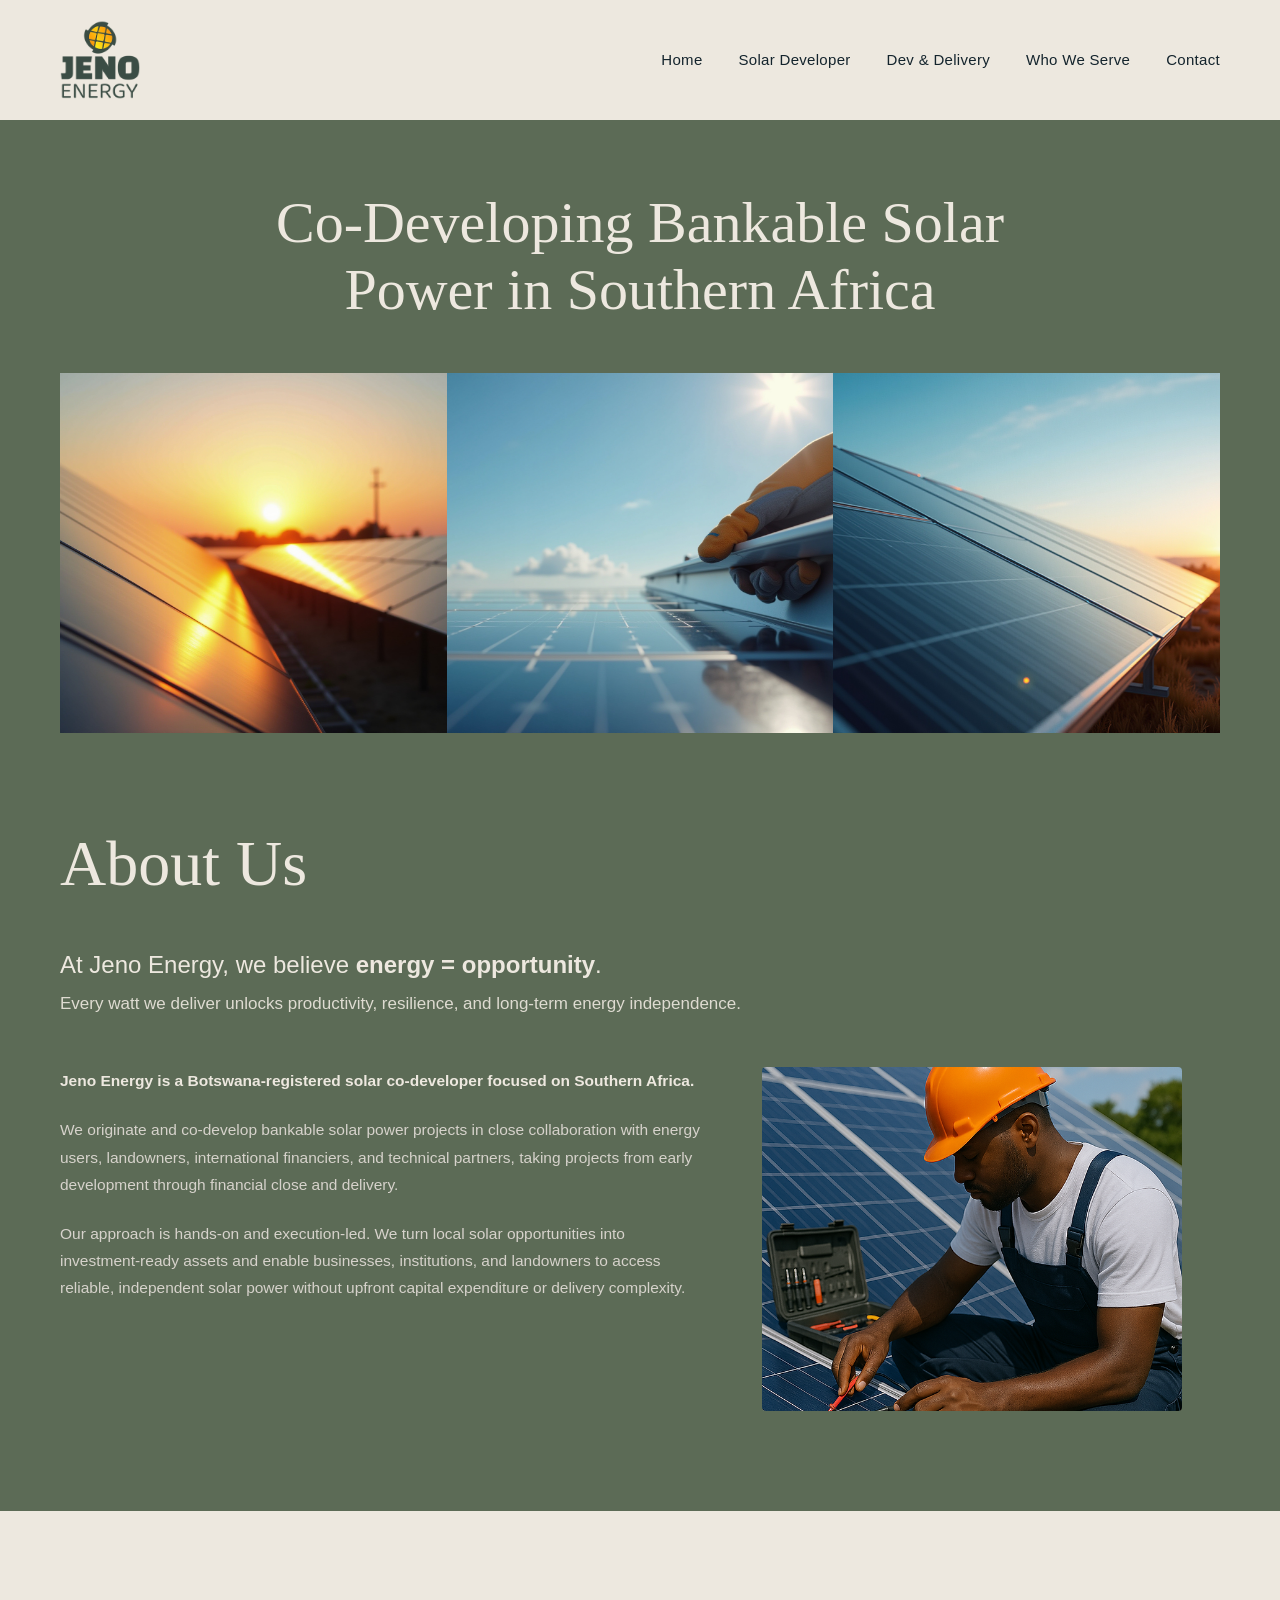
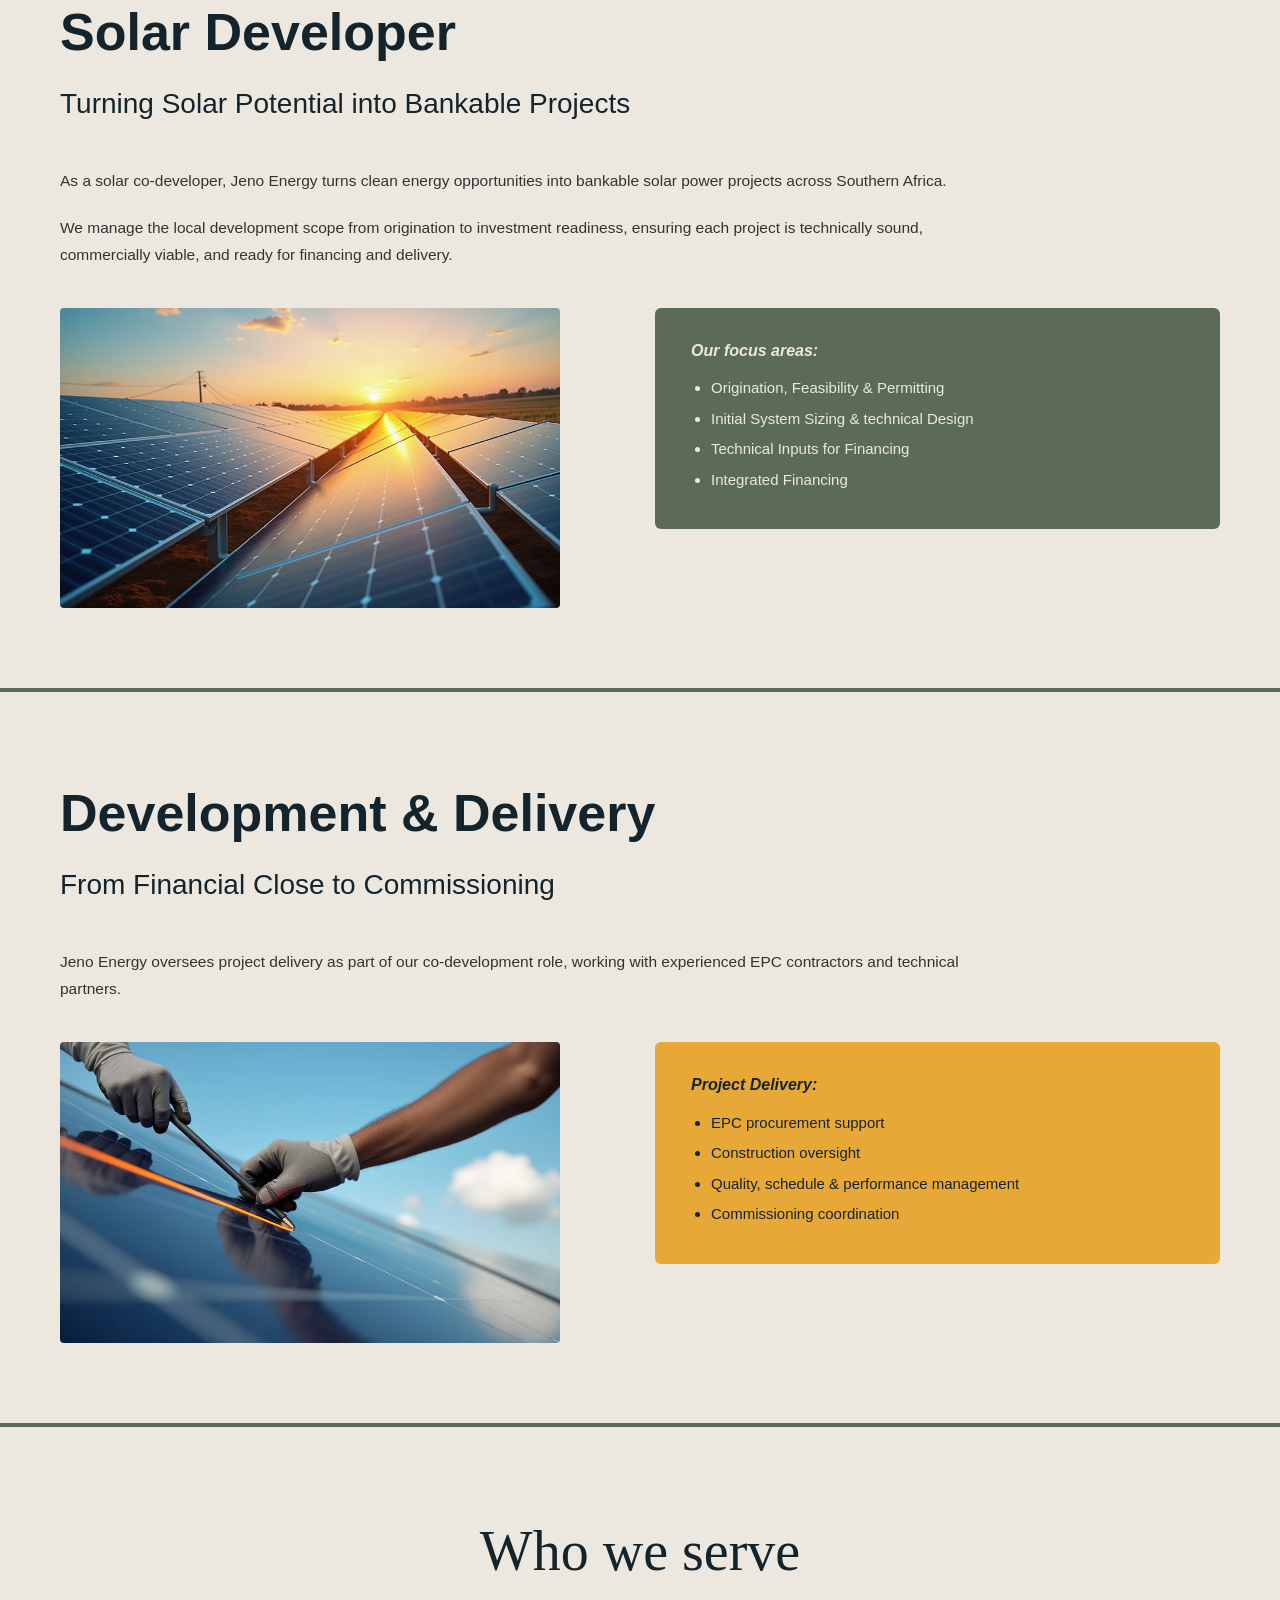
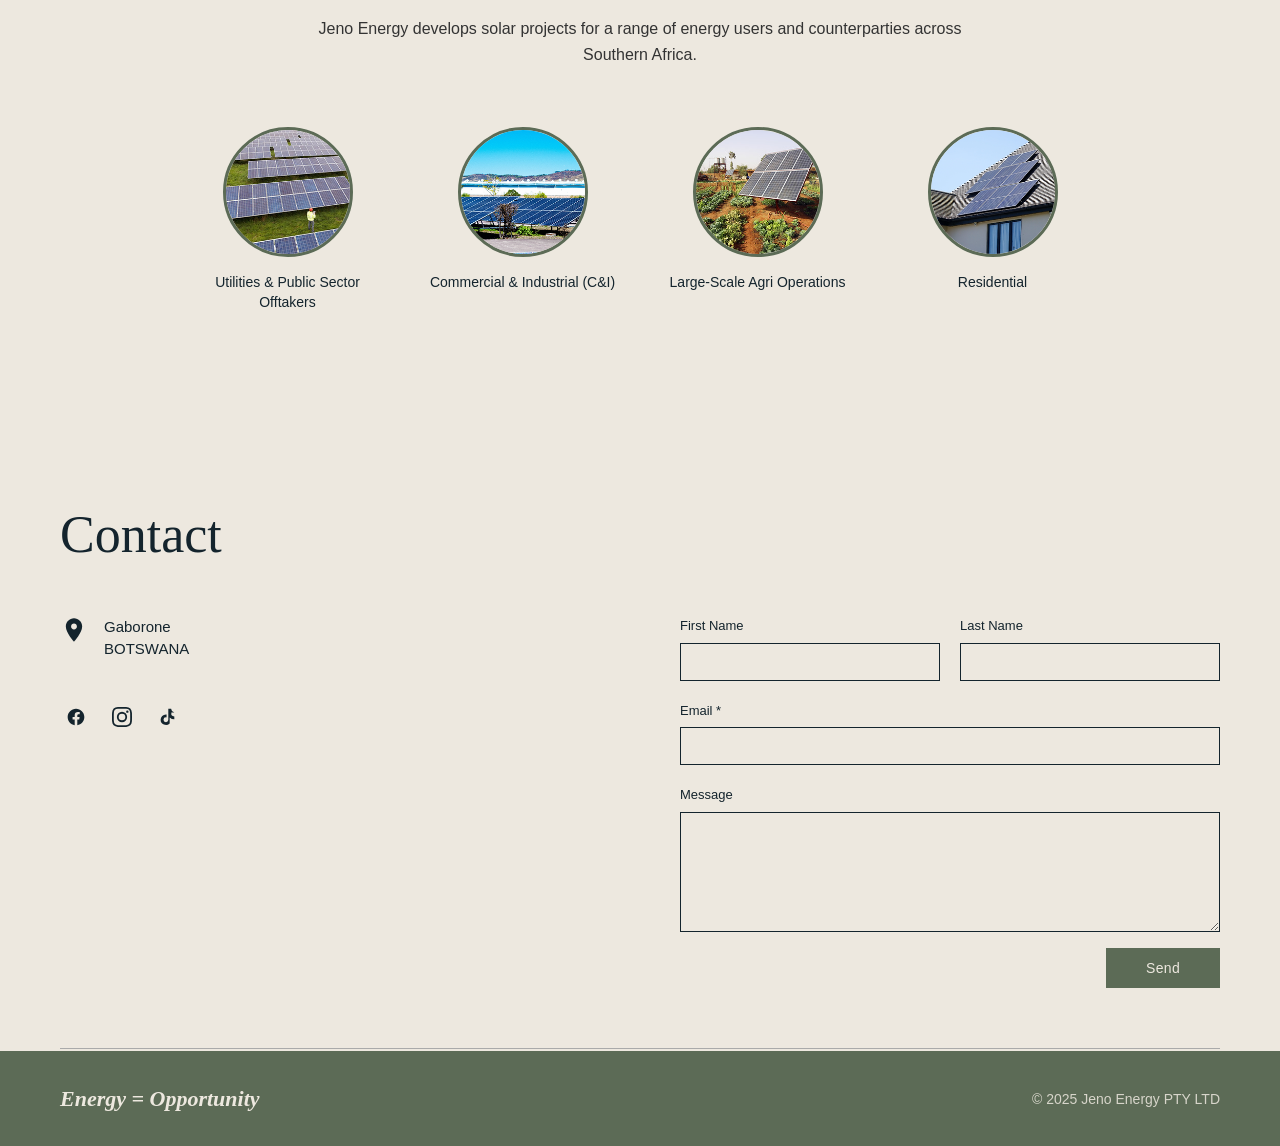
==== index.html @ 663d1406 "Initial commit: Jeno Energy static site Pure HTML/CSS reproduction of jeno.energy for GitHub Pages h" ====
<!DOCTYPE html>
<html lang="en">
<head>
  <meta charset="UTF-8">
  <meta name="viewport" content="width=device-width, initial-scale=1.0">
  <title>Jeno Energy | solar energy Botswana</title>
  <meta name="description" content="Jeno Energy — Co-Developing Bankable Solar Power in Southern Africa. Botswana-registered solar co-developer.">
  <link rel="icon" type="image/png" href="images/logo.png">
  <style>
    /* ── Reset & Base ─────────────────────────────── */
    *, *::before, *::after { margin: 0; padding: 0; box-sizing: border-box; }
    html { scroll-behavior: smooth; }
    body {
      font-family: 'Avenir', 'Helvetica Neue', Helvetica, Arial, sans-serif;
      color: #14242D;
      background: #EDE8DF;
      line-height: 1.6;
    }
    a { text-decoration: none; color: inherit; }
    ul { list-style: none; }
    img { max-width: 100%; display: block; }

    /* ── Header / Nav ─────────────────────────────── */
    header {
      display: flex;
      align-items: center;
      justify-content: space-between;
      padding: 20px 60px;
      background: #EDE8DF;
      position: sticky;
      top: 0;
      z-index: 100;
    }
    .logo img { width: 80px; height: 80px; }
    nav { display: flex; gap: 36px; }
    nav a {
      font-size: 15px;
      font-weight: 500;
      color: #14242D;
      letter-spacing: 0.3px;
      transition: opacity 0.2s;
    }
    nav a:hover { opacity: 0.65; }

    /* ── Hero ──────────────────────────────────────── */
    .hero {
      background: #5C6B56;
      text-align: center;
      padding: 70px 60px 0;
    }
    .hero h1 {
      font-family: 'Georgia', 'Times New Roman', serif;
      font-size: 58px;
      font-weight: 400;
      color: #EDE8DF;
      line-height: 1.15;
      max-width: 820px;
      margin: 0 auto 50px;
    }
    .hero-images {
      display: grid;
      grid-template-columns: 1fr 1fr 1fr;
      gap: 0;
      width: 100%;
    }
    .hero-images img {
      width: 100%;
      height: 360px;
      object-fit: cover;
    }

    /* ── About Us ──────────────────────────────────── */
    .about {
      background: #5C6B56;
      color: #EDE8DF;
      padding: 80px 60px 100px;
    }
    .about h2 {
      font-family: 'Georgia', 'Times New Roman', serif;
      font-size: 64px;
      font-weight: 400;
      margin-bottom: 30px;
    }
    .about .tagline {
      font-size: 24px;
      margin-bottom: 6px;
    }
    .about .tagline strong { font-weight: 700; }
    .about .subtitle {
      font-size: 17px;
      margin-bottom: 50px;
      opacity: 0.9;
    }
    .about-content {
      display: grid;
      grid-template-columns: 1.4fr 1fr;
      gap: 60px;
      align-items: start;
    }
    .about-text p {
      font-size: 15.5px;
      line-height: 1.75;
      margin-bottom: 22px;
      color: #d6d2cb;
    }
    .about-text p:first-child {
      font-weight: 600;
      color: #EDE8DF;
    }
    .about-image img {
      width: 100%;
      max-width: 420px;
      border-radius: 4px;
    }

    /* ── Section shared styles ────────────────────── */
    .section-light {
      background: #EDE8DF;
      padding: 80px 60px 80px;
    }
    .section-light h2 {
      font-family: 'Avenir', 'Helvetica Neue', Helvetica, Arial, sans-serif;
      font-size: 52px;
      font-weight: 800;
      color: #14242D;
      margin-bottom: 8px;
    }
    .section-subtitle {
      font-size: 28px;
      font-weight: 400;
      color: #14242D;
      margin-bottom: 40px;
    }
    .desc {
      font-size: 15.5px;
      line-height: 1.75;
      color: #333;
      max-width: 900px;
      margin-bottom: 20px;
    }
    .two-col-grid {
      display: grid;
      grid-template-columns: 1fr 1fr;
      gap: 30px;
      margin-top: 40px;
      align-items: start;
    }
    .two-col-grid img {
      width: 100%;
      max-width: 500px;
      border-radius: 4px;
    }

    /* ── Focus / Delivery boxes ───────────────────── */
    .info-box {
      padding: 30px 36px;
      border-radius: 6px;
    }
    .info-box--green { background: #5C6B56; color: #EDE8DF; }
    .info-box--amber { background: #E8A838; color: #14242D; }
    .info-box .label {
      font-style: italic;
      font-weight: 600;
      font-size: 16px;
      margin-bottom: 14px;
    }
    .info-box ul { padding-left: 20px; }
    .info-box li {
      list-style: disc;
      font-size: 15px;
      margin-bottom: 8px;
      line-height: 1.5;
    }

    /* ── Divider ──────────────────────────────────── */
    .divider {
      height: 4px;
      background: #5C6B56;
      width: 100%;
    }

    /* ── Who We Serve ─────────────────────────────── */
    .who-we-serve {
      background: #EDE8DF;
      padding: 80px 60px 100px;
      text-align: center;
    }
    .who-we-serve h2 {
      font-family: 'Georgia', 'Times New Roman', serif;
      font-size: 56px;
      font-weight: 400;
      color: #14242D;
      margin-bottom: 20px;
    }
    .who-we-serve .intro {
      font-size: 16px;
      color: #333;
      margin-bottom: 60px;
      max-width: 700px;
      margin-left: auto;
      margin-right: auto;
    }
    .serve-grid {
      display: grid;
      grid-template-columns: repeat(4, 1fr);
      gap: 40px;
      max-width: 900px;
      margin: 0 auto;
    }
    .serve-item { text-align: center; }
    .serve-item img {
      width: 130px;
      height: 130px;
      border-radius: 50%;
      object-fit: cover;
      margin: 0 auto 16px;
      border: 3px solid #5C6B56;
    }
    .serve-item p {
      font-size: 14px;
      font-weight: 500;
      color: #14242D;
      line-height: 1.4;
    }

    /* ── Contact ───────────────────────────────────── */
    .contact {
      background: #EDE8DF;
      padding: 80px 60px 60px;
    }
    .contact h2 {
      font-family: 'Georgia', 'Times New Roman', serif;
      font-size: 52px;
      font-weight: 400;
      color: #14242D;
      margin-bottom: 40px;
    }
    .contact-grid {
      display: grid;
      grid-template-columns: 1fr 1fr;
      gap: 80px;
      align-items: start;
    }
    .contact-info .location {
      display: flex;
      align-items: flex-start;
      gap: 16px;
      margin-bottom: 40px;
    }
    .location-icon svg {
      width: 28px;
      height: 28px;
      fill: #14242D;
      flex-shrink: 0;
    }
    .location-text p {
      font-size: 15px;
      line-height: 1.5;
    }
    .social-links {
      display: flex;
      gap: 14px;
      margin-top: 20px;
    }
    .social-links a {
      display: flex;
      align-items: center;
      justify-content: center;
      width: 32px;
      height: 32px;
      border-radius: 50%;
      transition: opacity 0.2s;
    }
    .social-links a:hover { opacity: 0.65; }
    .social-links svg { width: 20px; height: 20px; }

    /* ── Form ──────────────────────────────────────── */
    .contact-form { width: 100%; }
    .form-row {
      display: grid;
      grid-template-columns: 1fr 1fr;
      gap: 20px;
      margin-bottom: 20px;
    }
    .form-group { display: flex; flex-direction: column; }
    .form-group.full { margin-bottom: 20px; }
    .form-group label {
      font-size: 13px;
      font-weight: 500;
      margin-bottom: 6px;
      color: #14242D;
    }
    .form-group input,
    .form-group textarea {
      border: 1px solid #14242D;
      background: transparent;
      padding: 10px 14px;
      font-size: 14px;
      font-family: inherit;
      color: #14242D;
      outline: none;
      transition: border-color 0.2s;
    }
    .form-group input:focus,
    .form-group textarea:focus {
      border-color: #5C6B56;
    }
    .form-group textarea {
      height: 120px;
      resize: vertical;
    }
    .form-submit {
      display: flex;
      justify-content: flex-end;
      margin-top: 16px;
    }
    .form-submit button {
      background: #5C6B56;
      color: #EDE8DF;
      border: none;
      padding: 12px 40px;
      font-size: 14px;
      font-family: inherit;
      font-weight: 500;
      cursor: pointer;
      letter-spacing: 0.3px;
      transition: background 0.2s;
    }
    .form-submit button:hover { background: #4a5945; }

    /* ── Footer ────────────────────────────────────── */
    footer {
      background: #5C6B56;
      color: #EDE8DF;
      padding: 30px 60px;
      display: flex;
      justify-content: space-between;
      align-items: center;
      border-top: 2px solid #EDE8DF;
    }
    footer .tagline-footer {
      font-family: 'Georgia', 'Times New Roman', serif;
      font-size: 22px;
      font-weight: 700;
      font-style: italic;
    }
    footer .copyright {
      font-size: 14px;
      opacity: 0.85;
    }

    /* ── Responsive ────────────────────────────────── */
    @media (max-width: 900px) {
      header { padding: 16px 24px; }
      nav { gap: 20px; }
      nav a { font-size: 13px; }
      .hero { padding: 50px 24px 0; }
      .hero h1 { font-size: 36px; }
      .hero-images { grid-template-columns: 1fr; }
      .hero-images img { height: 240px; }
      .about { padding: 60px 24px 80px; }
      .about h2 { font-size: 42px; }
      .about-content { grid-template-columns: 1fr; }
      .section-light { padding: 60px 24px; }
      .section-light h2 { font-size: 36px; }
      .two-col-grid { grid-template-columns: 1fr; }
      .who-we-serve { padding: 60px 24px; }
      .who-we-serve h2 { font-size: 36px; }
      .serve-grid { grid-template-columns: 1fr 1fr; gap: 30px; }
      .contact { padding: 60px 24px; }
      .contact-grid { grid-template-columns: 1fr; gap: 40px; }
      footer { padding: 24px; flex-direction: column; gap: 12px; text-align: center; }
    }
    @media (max-width: 600px) {
      header { flex-direction: column; gap: 16px; }
      .hero h1 { font-size: 28px; }
      .about h2 { font-size: 32px; }
      .section-light h2 { font-size: 28px; }
      .section-subtitle { font-size: 20px; }
      .who-we-serve h2 { font-size: 32px; }
      .serve-grid { grid-template-columns: 1fr 1fr; gap: 24px; }
      .serve-item img { width: 100px; height: 100px; }
      .form-row { grid-template-columns: 1fr; }
    }
  </style>
</head>
<body>

  <!-- ── Header ────────────────────────────────── -->
  <header>
    <a href="#home" class="logo">
      <img src="images/logo.png" alt="Jeno Energy Logo">
    </a>
    <nav>
      <a href="#home">Home</a>
      <a href="#solar-developer">Solar Developer</a>
      <a href="#delivery">Dev &amp; Delivery</a>
      <a href="#who-we-serve">Who We Serve</a>
      <a href="#contact">Contact</a>
    </nav>
  </header>

  <!-- ── Hero ──────────────────────────────────── -->
  <section class="hero" id="home">
    <h1>Co-Developing Bankable Solar Power in Southern Africa</h1>
    <div class="hero-images">
      <img src="images/hero-1.jpg" alt="Solar panels at sunset">
      <img src="images/hero-2.jpg" alt="Solar panel installation">
      <img src="images/hero-3.jpg" alt="Solar panels in field">
    </div>
  </section>

  <!-- ── About Us ──────────────────────────────── -->
  <section class="about" id="about">
    <h2>About Us</h2>
    <p class="tagline">At Jeno Energy, we believe <strong>energy = opportunity</strong>.</p>
    <p class="subtitle">Every watt we deliver unlocks productivity, resilience, and long-term energy independence.</p>

    <div class="about-content">
      <div class="about-text">
        <p>Jeno Energy is a Botswana-registered solar co-developer focused on Southern Africa.</p>
        <p>We originate and co-develop bankable solar power projects in close collaboration with energy users, landowners, international financiers, and technical partners, taking projects from early development through financial close and delivery.</p>
        <p>Our approach is hands-on and execution-led. We turn local solar opportunities into investment-ready assets and enable businesses, institutions, and landowners to access reliable, independent solar power without upfront capital expenditure or delivery complexity.</p>
      </div>
      <div class="about-image">
        <img src="images/engineer.png" alt="Jeno Energy Botswana Engineer">
      </div>
    </div>
  </section>

  <!-- ── Solar Developer ───────────────────────── -->
  <section class="section-light" id="solar-developer">
    <h2>Solar Developer</h2>
    <p class="section-subtitle">Turning Solar Potential into Bankable Projects</p>

    <p class="desc">As a solar co-developer, Jeno Energy turns clean energy opportunities into bankable solar power projects across Southern Africa.</p>
    <p class="desc">We manage the local development scope from origination to investment readiness, ensuring each project is technically sound, commercially viable, and ready for financing and delivery.</p>

    <div class="two-col-grid">
      <img src="images/solar-developer.jpg" alt="Solar panels at sunset">
      <div class="info-box info-box--green">
        <p class="label"><em>Our focus areas:</em></p>
        <ul>
          <li>Origination, Feasibility &amp; Permitting</li>
          <li>Initial System Sizing &amp; technical Design</li>
          <li>Technical Inputs for Financing</li>
          <li>Integrated Financing</li>
        </ul>
      </div>
    </div>
  </section>

  <!-- ── Divider ───────────────────────────────── -->
  <div class="divider"></div>

  <!-- ── Development & Delivery ────────────────── -->
  <section class="section-light" id="delivery">
    <h2>Development &amp; Delivery</h2>
    <p class="section-subtitle">From Financial Close to Commissioning</p>

    <p class="desc">Jeno Energy oversees project delivery as part of our co-development role, working with experienced EPC contractors and technical partners.</p>

    <div class="two-col-grid">
      <img src="images/delivery.jpg" alt="Solar panel maintenance work">
      <div class="info-box info-box--amber">
        <p class="label"><em>Project Delivery:</em></p>
        <ul>
          <li>EPC procurement support</li>
          <li>Construction oversight</li>
          <li>Quality, schedule &amp; performance management</li>
          <li>Commissioning coordination</li>
        </ul>
      </div>
    </div>
  </section>

  <!-- ── Divider ───────────────────────────────── -->
  <div class="divider"></div>

  <!-- ── Who We Serve ──────────────────────────── -->
  <section class="who-we-serve" id="who-we-serve">
    <h2>Who we serve</h2>
    <p class="intro">Jeno Energy develops solar projects for a range of energy users and counterparties across Southern Africa.</p>

    <div class="serve-grid">
      <div class="serve-item">
        <img src="images/serve-utilities.jpg" alt="Utilities and Public Sector Offtakers">
        <p>Utilities &amp; Public Sector Offtakers</p>
      </div>
      <div class="serve-item">
        <img src="images/serve-ci.png" alt="Commercial and Industrial">
        <p>Commercial &amp; Industrial (C&amp;I)</p>
      </div>
      <div class="serve-item">
        <img src="images/serve-agri.jpg" alt="Large-Scale Agri Operations">
        <p>Large-Scale Agri Operations</p>
      </div>
      <div class="serve-item">
        <img src="images/serve-residential.png" alt="Residential">
        <p>Residential</p>
      </div>
    </div>
  </section>

  <!-- ── Contact ───────────────────────────────── -->
  <section class="contact" id="contact">
    <h2>Contact</h2>

    <div class="contact-grid">
      <div class="contact-info">
        <div class="location">
          <div class="location-icon">
            <svg viewBox="0 0 24 24" xmlns="http://www.w3.org/2000/svg">
              <path d="M12 2C8.13 2 5 5.13 5 9c0 5.25 7 13 7 13s7-7.75 7-13c0-3.87-3.13-7-7-7zm0 9.5c-1.38 0-2.5-1.12-2.5-2.5s1.12-2.5 2.5-2.5 2.5 1.12 2.5 2.5-1.12 2.5-2.5 2.5z"/>
            </svg>
          </div>
          <div class="location-text">
            <p>Gaborone</p>
            <p>BOTSWANA</p>
          </div>
        </div>

        <div class="social-links">
          <a href="#" aria-label="Facebook">
            <svg viewBox="0 0 24 24" xmlns="http://www.w3.org/2000/svg"><path d="M22 12c0-5.523-4.477-10-10-10S2 6.477 2 12c0 4.991 3.657 9.128 8.438 9.878v-6.987h-2.54V12h2.54V9.797c0-2.506 1.492-3.89 3.777-3.89 1.094 0 2.238.195 2.238.195v2.46h-1.26c-1.243 0-1.63.771-1.63 1.562V12h2.773l-.443 2.89h-2.33v6.988C18.343 21.128 22 16.991 22 12z" fill="#14242D"/></svg>
          </a>
          <a href="#" aria-label="Instagram">
            <svg viewBox="0 0 24 24" xmlns="http://www.w3.org/2000/svg"><path d="M12 2.163c3.204 0 3.584.012 4.85.07 3.252.148 4.771 1.691 4.919 4.919.058 1.265.069 1.645.069 4.849 0 3.205-.012 3.584-.069 4.849-.149 3.225-1.664 4.771-4.919 4.919-1.266.058-1.644.07-4.85.07-3.204 0-3.584-.012-4.849-.07-3.26-.149-4.771-1.699-4.919-4.92-.058-1.265-.07-1.644-.07-4.849 0-3.204.013-3.583.07-4.849.149-3.227 1.664-4.771 4.919-4.919 1.266-.057 1.645-.069 4.849-.069zM12 0C8.741 0 8.333.014 7.053.072 2.695.272.273 2.69.073 7.052.014 8.333 0 8.741 0 12c0 3.259.014 3.668.072 4.948.2 4.358 2.618 6.78 6.98 6.98C8.333 23.986 8.741 24 12 24c3.259 0 3.668-.014 4.948-.072 4.354-.2 6.782-2.618 6.979-6.98.059-1.28.073-1.689.073-4.948 0-3.259-.014-3.667-.072-4.947-.196-4.354-2.617-6.78-6.979-6.98C15.668.014 15.259 0 12 0zm0 5.838a6.162 6.162 0 100 12.324 6.162 6.162 0 000-12.324zM12 16a4 4 0 110-8 4 4 0 010 8zm6.406-11.845a1.44 1.44 0 100 2.881 1.44 1.44 0 000-2.881z" fill="#14242D"/></svg>
          </a>
          <a href="#" aria-label="TikTok">
            <svg viewBox="0 0 24 24" xmlns="http://www.w3.org/2000/svg"><path d="M19.59 6.69a4.83 4.83 0 01-3.77-4.25V2h-3.45v13.67a2.89 2.89 0 01-2.88 2.5 2.89 2.89 0 01-2.89-2.89 2.89 2.89 0 012.89-2.89c.28 0 .54.04.79.1v-3.5a6.37 6.37 0 00-.79-.05A6.34 6.34 0 003.15 15.2a6.34 6.34 0 0010.86 4.48v-7.1a8.16 8.16 0 005.58 2.2V11.3a4.85 4.85 0 01-3.58-1.59V6.69h3.58z" fill="#14242D"/></svg>
          </a>
        </div>
      </div>

      <form class="contact-form" action="#" method="POST" onsubmit="event.preventDefault(); alert('Thank you for your message! We will be in touch.');">
        <div class="form-row">
          <div class="form-group">
            <label for="firstName">First Name</label>
            <input type="text" id="firstName" name="firstName">
          </div>
          <div class="form-group">
            <label for="lastName">Last Name</label>
            <input type="text" id="lastName" name="lastName">
          </div>
        </div>
        <div class="form-group full">
          <label for="email">Email *</label>
          <input type="email" id="email" name="email" required>
        </div>
        <div class="form-group full" style="margin-bottom: 0;">
          <label for="message">Message</label>
          <textarea id="message" name="message"></textarea>
        </div>
        <div class="form-submit">
          <button type="submit">Send</button>
        </div>
      </form>
    </div>
  </section>

  <!-- ── HR ────────────────────────────────────── -->
  <hr style="border: none; height: 1px; background: #aaa; margin: 0 60px;">

  <!-- ── Footer ────────────────────────────────── -->
  <footer>
    <span class="tagline-footer">Energy = Opportunity</span>
    <span class="copyright">&copy; 2025 Jeno Energy PTY LTD</span>
  </footer>

</body>
</html>
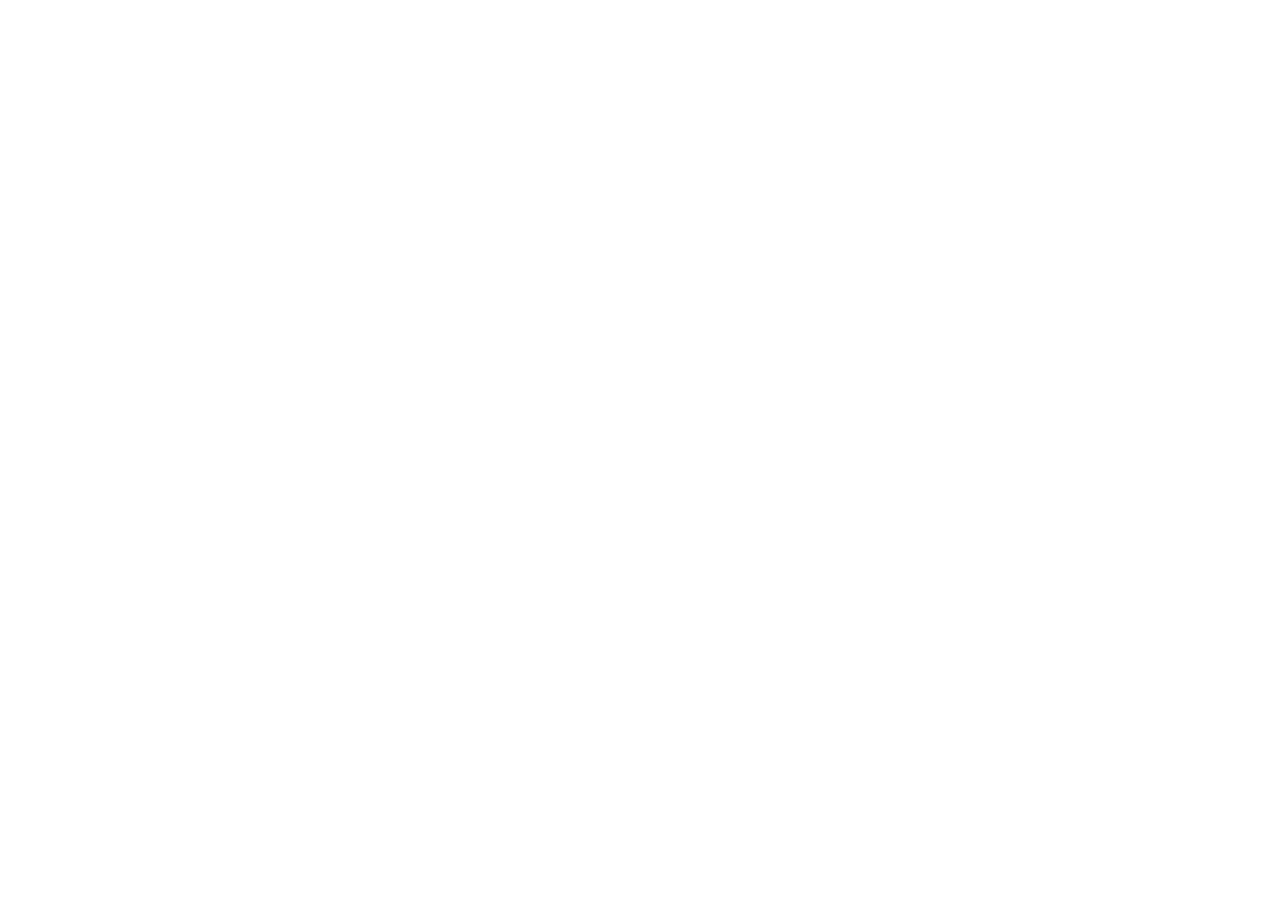
==== commit f8788cf1: "update" ====
--- a/index.html
+++ b/index.html
@@ -1,572 +1,57 @@
-<!DOCTYPE html>
+<!doctype html>
 <html lang="en">
 <head>
-  <meta charset="UTF-8">
-  <meta name="viewport" content="width=device-width, initial-scale=1.0">
-  <title>Jeno Energy | solar energy Botswana</title>
-  <meta name="description" content="Jeno Energy — Co-Developing Bankable Solar Power in Southern Africa. Botswana-registered solar co-developer.">
-  <link rel="icon" type="image/png" href="images/logo.png">
+  <meta charset="utf-8" />
+  <meta name="viewport" content="width=device-width, initial-scale=1" />
+  <title>Jeno Energy — The AI-Powered Solar Structuring Engine</title>
+  <meta name="description" content="Jeno elevates commercial and industrial solar sizing into a unified structuring process: size, simulate, validate, and structure bankable C&I solar." />
+
+  <link rel="preconnect" href="https://fonts.googleapis.com" />
+  <link rel="preconnect" href="https://fonts.gstatic.com" crossorigin />
+  <link href="https://fonts.googleapis.com/css2?family=Inter:wght@400;500;600;700&family=JetBrains+Mono:wght@400;500;600&display=swap" rel="stylesheet" />
+  <link rel="stylesheet" href="tokens.css" />
   <style>
-    /* ── Reset & Base ─────────────────────────────── */
-    *, *::before, *::after { margin: 0; padding: 0; box-sizing: border-box; }
-    html { scroll-behavior: smooth; }
-    body {
-      font-family: 'Avenir', 'Helvetica Neue', Helvetica, Arial, sans-serif;
-      color: #14242D;
-      background: #EDE8DF;
-      line-height: 1.6;
-    }
-    a { text-decoration: none; color: inherit; }
-    ul { list-style: none; }
-    img { max-width: 100%; display: block; }
+    html, body { margin: 0; padding: 0; background: #fff; font-family: "Inter", system-ui, sans-serif; }
+    #root { width: 100%; overflow-x: hidden; }
+  </style>
 
-    /* ── Header / Nav ─────────────────────────────── */
-    header {
-      display: flex;
-      align-items: center;
-      justify-content: space-between;
-      padding: 20px 60px;
-      background: #EDE8DF;
-      position: sticky;
-      top: 0;
-      z-index: 100;
-    }
-    .logo img { width: 80px; height: 80px; }
-    nav { display: flex; gap: 36px; }
-    nav a {
-      font-size: 15px;
-      font-weight: 500;
-      color: #14242D;
-      letter-spacing: 0.3px;
-      transition: opacity 0.2s;
-    }
-    nav a:hover { opacity: 0.65; }
+  <!-- Splash / no-JS fallback shown while the page mounts -->
+  <template id="__bundler_thumbnail" data-bg-color="#2C1B5C">
+    <svg viewBox="0 0 1200 800" xmlns="http://www.w3.org/2000/svg">
+      <rect width="1200" height="800" fill="#2C1B5C"/>
+      <path d="M600 250 a150 150 0 0 1 150 150" fill="none" stroke="#00C896" stroke-width="34" stroke-linecap="round"/>
+      <text x="600" y="560" font-family="Inter, sans-serif" font-size="150" font-weight="700" fill="#ffffff" text-anchor="middle">Jeno</text>
+    </svg>
+  </template>
 
-    /* ── Hero ──────────────────────────────────────── */
-    .hero {
-      background: #5C6B56;
-      text-align: center;
-      padding: 70px 60px 0;
-    }
-    .hero h1 {
-      font-family: 'Georgia', 'Times New Roman', serif;
-      font-size: 58px;
-      font-weight: 400;
-      color: #EDE8DF;
-      line-height: 1.15;
-      max-width: 820px;
-      margin: 0 auto 50px;
-    }
-    .hero-images {
-      display: grid;
-      grid-template-columns: 1fr 1fr 1fr;
-      gap: 0;
-      width: 100%;
-    }
-    .hero-images img {
-      width: 100%;
-      height: 360px;
-      object-fit: cover;
+  <script src="https://unpkg.com/react@18.3.1/umd/react.development.js" integrity="sha384-hD6/rw4ppMLGNu3tX5cjIb+uRZ7UkRJ6BPkLpg4hAu/6onKUg4lLsHAs9EBPT82L" crossorigin="anonymous"></script>
+  <script src="https://unpkg.com/react-dom@18.3.1/umd/react-dom.development.js" integrity="sha384-u6aeetuaXnQ38mYT8rp6sbXaQe3NL9t+IBXmnYxwkUI2Hw4bsp2Wvmx4yRQF1uAm" crossorigin="anonymous"></script>
+  <script src="https://unpkg.com/@babel/standalone@7.29.0/babel.min.js" integrity="sha384-m08KidiNqLdpJqLq95G/LEi8Qvjl/xUYll3QILypMoQ65QorJ9Lvtp2RXYGBFj1y" crossorigin="anonymous"></script>
+</head>
+<body>
+  <div id="root"></div>
+
+  <script type="text/babel" src="product-screens.jsx"></script>
+  <script type="text/babel" src="homepage.jsx"></script>
+
+  <script type="text/babel" data-presets="env,react">
+    const { Homepage } = window;
+
+    // Responsive: below 768px show the mobile design, otherwise the desktop design.
+    function Site() {
+      const mq = React.useMemo(() => window.matchMedia("(max-width: 767px)"), []);
+      const [mobile, setMobile] = React.useState(mq.matches);
+      React.useEffect(() => {
+        const onChange = (e) => setMobile(e.matches);
+        mq.addEventListener ? mq.addEventListener("change", onChange) : mq.addListener(onChange);
+        return () => {
+          mq.removeEventListener ? mq.removeEventListener("change", onChange) : mq.removeListener(onChange);
+        };
+      }, [mq]);
+      return <Homepage mobile={mobile} />;
     }
 
-    /* ── About Us ──────────────────────────────────── */
-    .about {
-      background: #5C6B56;
-      color: #EDE8DF;
-      padding: 80px 60px 100px;
-    }
-    .about h2 {
-      font-family: 'Georgia', 'Times New Roman', serif;
-      font-size: 64px;
-      font-weight: 400;
-      margin-bottom: 30px;
-    }
-    .about .tagline {
-      font-size: 24px;
-      margin-bottom: 6px;
-    }
-    .about .tagline strong { font-weight: 700; }
-    .about .subtitle {
-      font-size: 17px;
-      margin-bottom: 50px;
-      opacity: 0.9;
-    }
-    .about-content {
-      display: grid;
-      grid-template-columns: 1.4fr 1fr;
-      gap: 60px;
-      align-items: start;
-    }
-    .about-text p {
-      font-size: 15.5px;
-      line-height: 1.75;
-      margin-bottom: 22px;
-      color: #d6d2cb;
-    }
-    .about-text p:first-child {
-      font-weight: 600;
-      color: #EDE8DF;
-    }
-    .about-image img {
-      width: 100%;
-      max-width: 420px;
-      border-radius: 4px;
-    }
-
-    /* ── Section shared styles ────────────────────── */
-    .section-light {
-      background: #EDE8DF;
-      padding: 80px 60px 80px;
-    }
-    .section-light h2 {
-      font-family: 'Avenir', 'Helvetica Neue', Helvetica, Arial, sans-serif;
-      font-size: 52px;
-      font-weight: 800;
-      color: #14242D;
-      margin-bottom: 8px;
-    }
-    .section-subtitle {
-      font-size: 28px;
-      font-weight: 400;
-      color: #14242D;
-      margin-bottom: 40px;
-    }
-    .desc {
-      font-size: 15.5px;
-      line-height: 1.75;
-      color: #333;
-      max-width: 900px;
-      margin-bottom: 20px;
-    }
-    .two-col-grid {
-      display: grid;
-      grid-template-columns: 1fr 1fr;
-      gap: 30px;
-      margin-top: 40px;
-      align-items: start;
-    }
-    .two-col-grid img {
-      width: 100%;
-      max-width: 500px;
-      border-radius: 4px;
-    }
-
-    /* ── Focus / Delivery boxes ───────────────────── */
-    .info-box {
-      padding: 30px 36px;
-      border-radius: 6px;
-    }
-    .info-box--green { background: #5C6B56; color: #EDE8DF; }
-    .info-box--amber { background: #E8A838; color: #14242D; }
-    .info-box .label {
-      font-style: italic;
-      font-weight: 600;
-      font-size: 16px;
-      margin-bottom: 14px;
-    }
-    .info-box ul { padding-left: 20px; }
-    .info-box li {
-      list-style: disc;
-      font-size: 15px;
-      margin-bottom: 8px;
-      line-height: 1.5;
-    }
-
-    /* ── Divider ──────────────────────────────────── */
-    .divider {
-      height: 4px;
-      background: #5C6B56;
-      width: 100%;
-    }
-
-    /* ── Who We Serve ─────────────────────────────── */
-    .who-we-serve {
-      background: #EDE8DF;
-      padding: 80px 60px 100px;
-      text-align: center;
-    }
-    .who-we-serve h2 {
-      font-family: 'Georgia', 'Times New Roman', serif;
-      font-size: 56px;
-      font-weight: 400;
-      color: #14242D;
-      margin-bottom: 20px;
-    }
-    .who-we-serve .intro {
-      font-size: 16px;
-      color: #333;
-      margin-bottom: 60px;
-      max-width: 700px;
-      margin-left: auto;
-      margin-right: auto;
-    }
-    .serve-grid {
-      display: grid;
-      grid-template-columns: repeat(4, 1fr);
-      gap: 40px;
-      max-width: 900px;
-      margin: 0 auto;
-    }
-    .serve-item { text-align: center; }
-    .serve-item img {
-      width: 130px;
-      height: 130px;
-      border-radius: 50%;
-      object-fit: cover;
-      margin: 0 auto 16px;
-      border: 3px solid #5C6B56;
-    }
-    .serve-item p {
-      font-size: 14px;
-      font-weight: 500;
-      color: #14242D;
-      line-height: 1.4;
-    }
-
-    /* ── Contact ───────────────────────────────────── */
-    .contact {
-      background: #EDE8DF;
-      padding: 80px 60px 60px;
-    }
-    .contact h2 {
-      font-family: 'Georgia', 'Times New Roman', serif;
-      font-size: 52px;
-      font-weight: 400;
-      color: #14242D;
-      margin-bottom: 40px;
-    }
-    .contact-grid {
-      display: grid;
-      grid-template-columns: 1fr 1fr;
-      gap: 80px;
-      align-items: start;
-    }
-    .contact-info .location {
-      display: flex;
-      align-items: flex-start;
-      gap: 16px;
-      margin-bottom: 40px;
-    }
-    .location-icon svg {
-      width: 28px;
-      height: 28px;
-      fill: #14242D;
-      flex-shrink: 0;
-    }
-    .location-text p {
-      font-size: 15px;
-      line-height: 1.5;
-    }
-    .social-links {
-      display: flex;
-      gap: 14px;
-      margin-top: 20px;
-    }
-    .social-links a {
-      display: flex;
-      align-items: center;
-      justify-content: center;
-      width: 32px;
-      height: 32px;
-      border-radius: 50%;
-      transition: opacity 0.2s;
-    }
-    .social-links a:hover { opacity: 0.65; }
-    .social-links svg { width: 20px; height: 20px; }
-
-    /* ── Form ──────────────────────────────────────── */
-    .contact-form { width: 100%; }
-    .form-row {
-      display: grid;
-      grid-template-columns: 1fr 1fr;
-      gap: 20px;
-      margin-bottom: 20px;
-    }
-    .form-group { display: flex; flex-direction: column; }
-    .form-group.full { margin-bottom: 20px; }
-    .form-group label {
-      font-size: 13px;
-      font-weight: 500;
-      margin-bottom: 6px;
-      color: #14242D;
-    }
-    .form-group input,
-    .form-group textarea {
-      border: 1px solid #14242D;
-      background: transparent;
-      padding: 10px 14px;
-      font-size: 14px;
-      font-family: inherit;
-      color: #14242D;
-      outline: none;
-      transition: border-color 0.2s;
-    }
-    .form-group input:focus,
-    .form-group textarea:focus {
-      border-color: #5C6B56;
-    }
-    .form-group textarea {
-      height: 120px;
-      resize: vertical;
-    }
-    .form-submit {
-      display: flex;
-      justify-content: flex-end;
-      margin-top: 16px;
-    }
-    .form-submit button {
-      background: #5C6B56;
-      color: #EDE8DF;
-      border: none;
-      padding: 12px 40px;
-      font-size: 14px;
-      font-family: inherit;
-      font-weight: 500;
-      cursor: pointer;
-      letter-spacing: 0.3px;
-      transition: background 0.2s;
-    }
-    .form-submit button:hover { background: #4a5945; }
-
-    /* ── Footer ────────────────────────────────────── */
-    footer {
-      background: #5C6B56;
-      color: #EDE8DF;
-      padding: 30px 60px;
-      display: flex;
-      justify-content: space-between;
-      align-items: center;
-      border-top: 2px solid #EDE8DF;
-    }
-    footer .tagline-footer {
-      font-family: 'Georgia', 'Times New Roman', serif;
-      font-size: 22px;
-      font-weight: 700;
-      font-style: italic;
-    }
-    footer .copyright {
-      font-size: 14px;
-      opacity: 0.85;
-    }
-
-    /* ── Responsive ────────────────────────────────── */
-    @media (max-width: 900px) {
-      header { padding: 16px 24px; }
-      nav { gap: 20px; }
-      nav a { font-size: 13px; }
-      .hero { padding: 50px 24px 0; }
-      .hero h1 { font-size: 36px; }
-      .hero-images { grid-template-columns: 1fr; }
-      .hero-images img { height: 240px; }
-      .about { padding: 60px 24px 80px; }
-      .about h2 { font-size: 42px; }
-      .about-content { grid-template-columns: 1fr; }
-      .section-light { padding: 60px 24px; }
-      .section-light h2 { font-size: 36px; }
-      .two-col-grid { grid-template-columns: 1fr; }
-      .who-we-serve { padding: 60px 24px; }
-      .who-we-serve h2 { font-size: 36px; }
-      .serve-grid { grid-template-columns: 1fr 1fr; gap: 30px; }
-      .contact { padding: 60px 24px; }
-      .contact-grid { grid-template-columns: 1fr; gap: 40px; }
-      footer { padding: 24px; flex-direction: column; gap: 12px; text-align: center; }
-    }
-    @media (max-width: 600px) {
-      header { flex-direction: column; gap: 16px; }
-      .hero h1 { font-size: 28px; }
-      .about h2 { font-size: 32px; }
-      .section-light h2 { font-size: 28px; }
-      .section-subtitle { font-size: 20px; }
-      .who-we-serve h2 { font-size: 32px; }
-      .serve-grid { grid-template-columns: 1fr 1fr; gap: 24px; }
-      .serve-item img { width: 100px; height: 100px; }
-      .form-row { grid-template-columns: 1fr; }
-    }
-  </style>
-</head>
-<body>
-
-  <!-- ── Header ────────────────────────────────── -->
-  <header>
-    <a href="#home" class="logo">
-      <img src="images/logo.png" alt="Jeno Energy Logo">
-    </a>
-    <nav>
-      <a href="#home">Home</a>
-      <a href="#solar-developer">Solar Developer</a>
-      <a href="#delivery">Dev &amp; Delivery</a>
-      <a href="#who-we-serve">Who We Serve</a>
-      <a href="#contact">Contact</a>
-    </nav>
-  </header>
-
-  <!-- ── Hero ──────────────────────────────────── -->
-  <section class="hero" id="home">
-    <h1>Co-Developing Bankable Solar Power in Southern Africa</h1>
-    <div class="hero-images">
-      <img src="images/hero-1.jpg" alt="Solar panels at sunset">
-      <img src="images/hero-2.jpg" alt="Solar panel installation">
-      <img src="images/hero-3.jpg" alt="Solar panels in field">
-    </div>
-  </section>
-
-  <!-- ── About Us ──────────────────────────────── -->
-  <section class="about" id="about">
-    <h2>About Us</h2>
-    <p class="tagline">At Jeno Energy, we believe <strong>energy = opportunity</strong>.</p>
-    <p class="subtitle">Every watt we deliver unlocks productivity, resilience, and long-term energy independence.</p>
-
-    <div class="about-content">
-      <div class="about-text">
-        <p>Jeno Energy is a Botswana-registered solar co-developer focused on Southern Africa.</p>
-        <p>We originate and co-develop bankable solar power projects in close collaboration with energy users, landowners, international financiers, and technical partners, taking projects from early development through financial close and delivery.</p>
-        <p>Our approach is hands-on and execution-led. We turn local solar opportunities into investment-ready assets and enable businesses, institutions, and landowners to access reliable, independent solar power without upfront capital expenditure or delivery complexity.</p>
-      </div>
-      <div class="about-image">
-        <img src="images/engineer.png" alt="Jeno Energy Botswana Engineer">
-      </div>
-    </div>
-  </section>
-
-  <!-- ── Solar Developer ───────────────────────── -->
-  <section class="section-light" id="solar-developer">
-    <h2>Solar Developer</h2>
-    <p class="section-subtitle">Turning Solar Potential into Bankable Projects</p>
-
-    <p class="desc">As a solar co-developer, Jeno Energy turns clean energy opportunities into bankable solar power projects across Southern Africa.</p>
-    <p class="desc">We manage the local development scope from origination to investment readiness, ensuring each project is technically sound, commercially viable, and ready for financing and delivery.</p>
-
-    <div class="two-col-grid">
-      <img src="images/solar-developer.jpg" alt="Solar panels at sunset">
-      <div class="info-box info-box--green">
-        <p class="label"><em>Our focus areas:</em></p>
-        <ul>
-          <li>Origination, Feasibility &amp; Permitting</li>
-          <li>Initial System Sizing &amp; technical Design</li>
-          <li>Technical Inputs for Financing</li>
-          <li>Integrated Financing</li>
-        </ul>
-      </div>
-    </div>
-  </section>
-
-  <!-- ── Divider ───────────────────────────────── -->
-  <div class="divider"></div>
-
-  <!-- ── Development & Delivery ────────────────── -->
-  <section class="section-light" id="delivery">
-    <h2>Development &amp; Delivery</h2>
-    <p class="section-subtitle">From Financial Close to Commissioning</p>
-
-    <p class="desc">Jeno Energy oversees project delivery as part of our co-development role, working with experienced EPC contractors and technical partners.</p>
-
-    <div class="two-col-grid">
-      <img src="images/delivery.jpg" alt="Solar panel maintenance work">
-      <div class="info-box info-box--amber">
-        <p class="label"><em>Project Delivery:</em></p>
-        <ul>
-          <li>EPC procurement support</li>
-          <li>Construction oversight</li>
-          <li>Quality, schedule &amp; performance management</li>
-          <li>Commissioning coordination</li>
-        </ul>
-      </div>
-    </div>
-  </section>
-
-  <!-- ── Divider ───────────────────────────────── -->
-  <div class="divider"></div>
-
-  <!-- ── Who We Serve ──────────────────────────── -->
-  <section class="who-we-serve" id="who-we-serve">
-    <h2>Who we serve</h2>
-    <p class="intro">Jeno Energy develops solar projects for a range of energy users and counterparties across Southern Africa.</p>
-
-    <div class="serve-grid">
-      <div class="serve-item">
-        <img src="images/serve-utilities.jpg" alt="Utilities and Public Sector Offtakers">
-        <p>Utilities &amp; Public Sector Offtakers</p>
-      </div>
-      <div class="serve-item">
-        <img src="images/serve-ci.png" alt="Commercial and Industrial">
-        <p>Commercial &amp; Industrial (C&amp;I)</p>
-      </div>
-      <div class="serve-item">
-        <img src="images/serve-agri.jpg" alt="Large-Scale Agri Operations">
-        <p>Large-Scale Agri Operations</p>
-      </div>
-      <div class="serve-item">
-        <img src="images/serve-residential.png" alt="Residential">
-        <p>Residential</p>
-      </div>
-    </div>
-  </section>
-
-  <!-- ── Contact ───────────────────────────────── -->
-  <section class="contact" id="contact">
-    <h2>Contact</h2>
-
-    <div class="contact-grid">
-      <div class="contact-info">
-        <div class="location">
-          <div class="location-icon">
-            <svg viewBox="0 0 24 24" xmlns="http://www.w3.org/2000/svg">
-              <path d="M12 2C8.13 2 5 5.13 5 9c0 5.25 7 13 7 13s7-7.75 7-13c0-3.87-3.13-7-7-7zm0 9.5c-1.38 0-2.5-1.12-2.5-2.5s1.12-2.5 2.5-2.5 2.5 1.12 2.5 2.5-1.12 2.5-2.5 2.5z"/>
-            </svg>
-          </div>
-          <div class="location-text">
-            <p>Gaborone</p>
-            <p>BOTSWANA</p>
-          </div>
-        </div>
-
-        <div class="social-links">
-          <a href="#" aria-label="Facebook">
-            <svg viewBox="0 0 24 24" xmlns="http://www.w3.org/2000/svg"><path d="M22 12c0-5.523-4.477-10-10-10S2 6.477 2 12c0 4.991 3.657 9.128 8.438 9.878v-6.987h-2.54V12h2.54V9.797c0-2.506 1.492-3.89 3.777-3.89 1.094 0 2.238.195 2.238.195v2.46h-1.26c-1.243 0-1.63.771-1.63 1.562V12h2.773l-.443 2.89h-2.33v6.988C18.343 21.128 22 16.991 22 12z" fill="#14242D"/></svg>
-          </a>
-          <a href="#" aria-label="Instagram">
-            <svg viewBox="0 0 24 24" xmlns="http://www.w3.org/2000/svg"><path d="M12 2.163c3.204 0 3.584.012 4.85.07 3.252.148 4.771 1.691 4.919 4.919.058 1.265.069 1.645.069 4.849 0 3.205-.012 3.584-.069 4.849-.149 3.225-1.664 4.771-4.919 4.919-1.266.058-1.644.07-4.85.07-3.204 0-3.584-.012-4.849-.07-3.26-.149-4.771-1.699-4.919-4.92-.058-1.265-.07-1.644-.07-4.849 0-3.204.013-3.583.07-4.849.149-3.227 1.664-4.771 4.919-4.919 1.266-.057 1.645-.069 4.849-.069zM12 0C8.741 0 8.333.014 7.053.072 2.695.272.273 2.69.073 7.052.014 8.333 0 8.741 0 12c0 3.259.014 3.668.072 4.948.2 4.358 2.618 6.78 6.98 6.98C8.333 23.986 8.741 24 12 24c3.259 0 3.668-.014 4.948-.072 4.354-.2 6.782-2.618 6.979-6.98.059-1.28.073-1.689.073-4.948 0-3.259-.014-3.667-.072-4.947-.196-4.354-2.617-6.78-6.979-6.98C15.668.014 15.259 0 12 0zm0 5.838a6.162 6.162 0 100 12.324 6.162 6.162 0 000-12.324zM12 16a4 4 0 110-8 4 4 0 010 8zm6.406-11.845a1.44 1.44 0 100 2.881 1.44 1.44 0 000-2.881z" fill="#14242D"/></svg>
-          </a>
-          <a href="#" aria-label="TikTok">
-            <svg viewBox="0 0 24 24" xmlns="http://www.w3.org/2000/svg"><path d="M19.59 6.69a4.83 4.83 0 01-3.77-4.25V2h-3.45v13.67a2.89 2.89 0 01-2.88 2.5 2.89 2.89 0 01-2.89-2.89 2.89 2.89 0 012.89-2.89c.28 0 .54.04.79.1v-3.5a6.37 6.37 0 00-.79-.05A6.34 6.34 0 003.15 15.2a6.34 6.34 0 0010.86 4.48v-7.1a8.16 8.16 0 005.58 2.2V11.3a4.85 4.85 0 01-3.58-1.59V6.69h3.58z" fill="#14242D"/></svg>
-          </a>
-        </div>
-      </div>
-
-      <form class="contact-form" action="#" method="POST" onsubmit="event.preventDefault(); alert('Thank you for your message! We will be in touch.');">
-        <div class="form-row">
-          <div class="form-group">
-            <label for="firstName">First Name</label>
-            <input type="text" id="firstName" name="firstName">
-          </div>
-          <div class="form-group">
-            <label for="lastName">Last Name</label>
-            <input type="text" id="lastName" name="lastName">
-          </div>
-        </div>
-        <div class="form-group full">
-          <label for="email">Email *</label>
-          <input type="email" id="email" name="email" required>
-        </div>
-        <div class="form-group full" style="margin-bottom: 0;">
-          <label for="message">Message</label>
-          <textarea id="message" name="message"></textarea>
-        </div>
-        <div class="form-submit">
-          <button type="submit">Send</button>
-        </div>
-      </form>
-    </div>
-  </section>
-
-  <!-- ── HR ────────────────────────────────────── -->
-  <hr style="border: none; height: 1px; background: #aaa; margin: 0 60px;">
-
-  <!-- ── Footer ────────────────────────────────── -->
-  <footer>
-    <span class="tagline-footer">Energy = Opportunity</span>
-    <span class="copyright">&copy; 2025 Jeno Energy PTY LTD</span>
-  </footer>
-
+    ReactDOM.createRoot(document.getElementById("root")).render(<Site />);
+  </script>
 </body>
 </html>
--- a/tokens.css
+++ b/tokens.css
@@ -0,0 +1,166 @@
+/* Jeno Energy design tokens */
+:root {
+  /* Brand */
+  --aubergine: #2C1B5C;
+  --aubergine-700: #3A2774;
+  --aubergine-800: #221547;
+  --mint: #00C896;
+  --mint-soft: #B9F0DF;
+  --mint-bg: #E8F9F2;
+  --peach: #E9B5A0;
+  --peach-50: #F9ECE7;
+  --peach-bg: #F4DFD5;
+  --lime-olive: #BCC866;
+  --lime-50: #EEF1D8;
+  --lime-bg: #DDE3BD;
+  --engine-bg: #ECE9F3;
+
+  /* Neutrals (purple-tinted) */
+  --n-50: #F9F9FA;
+  --n-100: #F1F1F2;
+  --n-200: #DFDEE1;
+  --n-300: #BDBCC2;
+  --n-400: #96939E;
+  --n-500: #706D78;
+  --n-600: #4F4D55;
+  --n-700: #36353A;
+  --n-800: #222125;
+  --n-900: #131315;
+
+  /* Semantic */
+  --pass: #00AA7F;
+  --warn: #D99F17;
+  --fail: #C9384A;
+
+  --font-sans: "Inter", "Helvetica Neue", Helvetica, Arial, sans-serif;
+  --font-mono: "JetBrains Mono", ui-monospace, "SF Mono", Menlo, monospace;
+}
+
+* { box-sizing: border-box; }
+
+.jeno-root {
+  font-family: var(--font-sans);
+  color: var(--aubergine);
+  font-feature-settings: "ss01", "cv11";
+  -webkit-font-smoothing: antialiased;
+  line-height: 1.4;
+  background: #fff;
+}
+
+.jeno-root .mono { font-family: var(--font-mono); font-feature-settings: normal; letter-spacing: -0.01em; }
+
+.jeno-root h1, .jeno-root h2, .jeno-root h3, .jeno-root h4 {
+  margin: 0;
+  letter-spacing: -0.022em;
+  color: var(--aubergine);
+  font-weight: 700;
+  line-height: 1.05;
+}
+
+.jeno-root p { margin: 0; }
+
+.eyebrow {
+  font-family: var(--font-mono);
+  font-size: 22px;
+  letter-spacing: 0.14em;
+  text-transform: uppercase;
+  color: var(--aubergine);
+  font-weight: 500;
+  line-height: 1.3;
+}
+.eyebrow-mobile {
+  font-family: var(--font-mono);
+  font-size: 16px;
+  letter-spacing: 0.14em;
+  text-transform: uppercase;
+  color: var(--aubergine);
+  font-weight: 500;
+  line-height: 1.35;
+}
+.eyebrow-lg {
+  font-family: var(--font-mono);
+  font-size: 18px;
+  letter-spacing: 0.16em;
+  text-transform: uppercase;
+  color: var(--aubergine);
+  font-weight: 500;
+}
+
+.btn {
+  display: inline-flex;
+  align-items: center;
+  justify-content: center;
+  gap: 8px;
+  font-family: var(--font-sans);
+  font-weight: 500;
+  border-radius: 8px;
+  border: 1px solid transparent;
+  cursor: pointer;
+  transition: 120ms ease;
+  white-space: nowrap;
+  text-decoration: none;
+}
+.btn-mint { background: var(--mint); color: var(--aubergine); }
+.btn-mint:hover { background: #00B287; }
+.btn-outline-aub { background: transparent; color: var(--aubergine); border-color: var(--aubergine); }
+.btn-outline-aub:hover { background: var(--aubergine); color: #fff; }
+.btn-outline-light { background: transparent; color: #fff; border-color: rgba(255,255,255,0.4); }
+.btn-outline-light:hover { background: rgba(255,255,255,0.08); }
+
+.placeholder-tag {
+  font-family: var(--font-mono);
+  font-size: 10px;
+  letter-spacing: 0.08em;
+  text-transform: uppercase;
+  color: var(--n-500);
+  border: 1px dashed var(--n-300);
+  background: var(--n-50);
+  padding: 4px 8px;
+  border-radius: 4px;
+  display: inline-flex;
+  align-items: center;
+  gap: 6px;
+}
+
+.section-rule {
+  height: 1px;
+  background: var(--n-200);
+}
+
+/* Subtle striped placeholder pattern */
+.stripes {
+  background-image: repeating-linear-gradient(
+    135deg,
+    rgba(44, 27, 92, 0.04) 0 1px,
+    transparent 1px 12px
+  );
+}
+.stripes-dark {
+  background-image: repeating-linear-gradient(
+    135deg,
+    rgba(255,255,255,0.05) 0 1px,
+    transparent 1px 12px
+  );
+}
+
+/* Pass/fail chip */
+.chip {
+  display: inline-flex;
+  align-items: center;
+  gap: 6px;
+  font-family: var(--font-mono);
+  font-size: 10px;
+  letter-spacing: 0.06em;
+  text-transform: uppercase;
+  padding: 3px 7px;
+  border-radius: 4px;
+  font-weight: 500;
+}
+.chip-pass { background: rgba(0, 200, 150, 0.15); color: var(--mint); }
+.chip-pass-light { background: rgba(0, 170, 127, 0.12); color: var(--pass); }
+.chip-warn { background: rgba(217, 159, 23, 0.12); color: var(--warn); }
+.chip-fail { background: rgba(201, 56, 74, 0.12); color: var(--fail); }
+.chip-neutral { background: rgba(255,255,255,0.08); color: var(--n-300); }
+
+/* Dot for status */
+.dot { width: 6px; height: 6px; border-radius: 50%; display: inline-block; }
